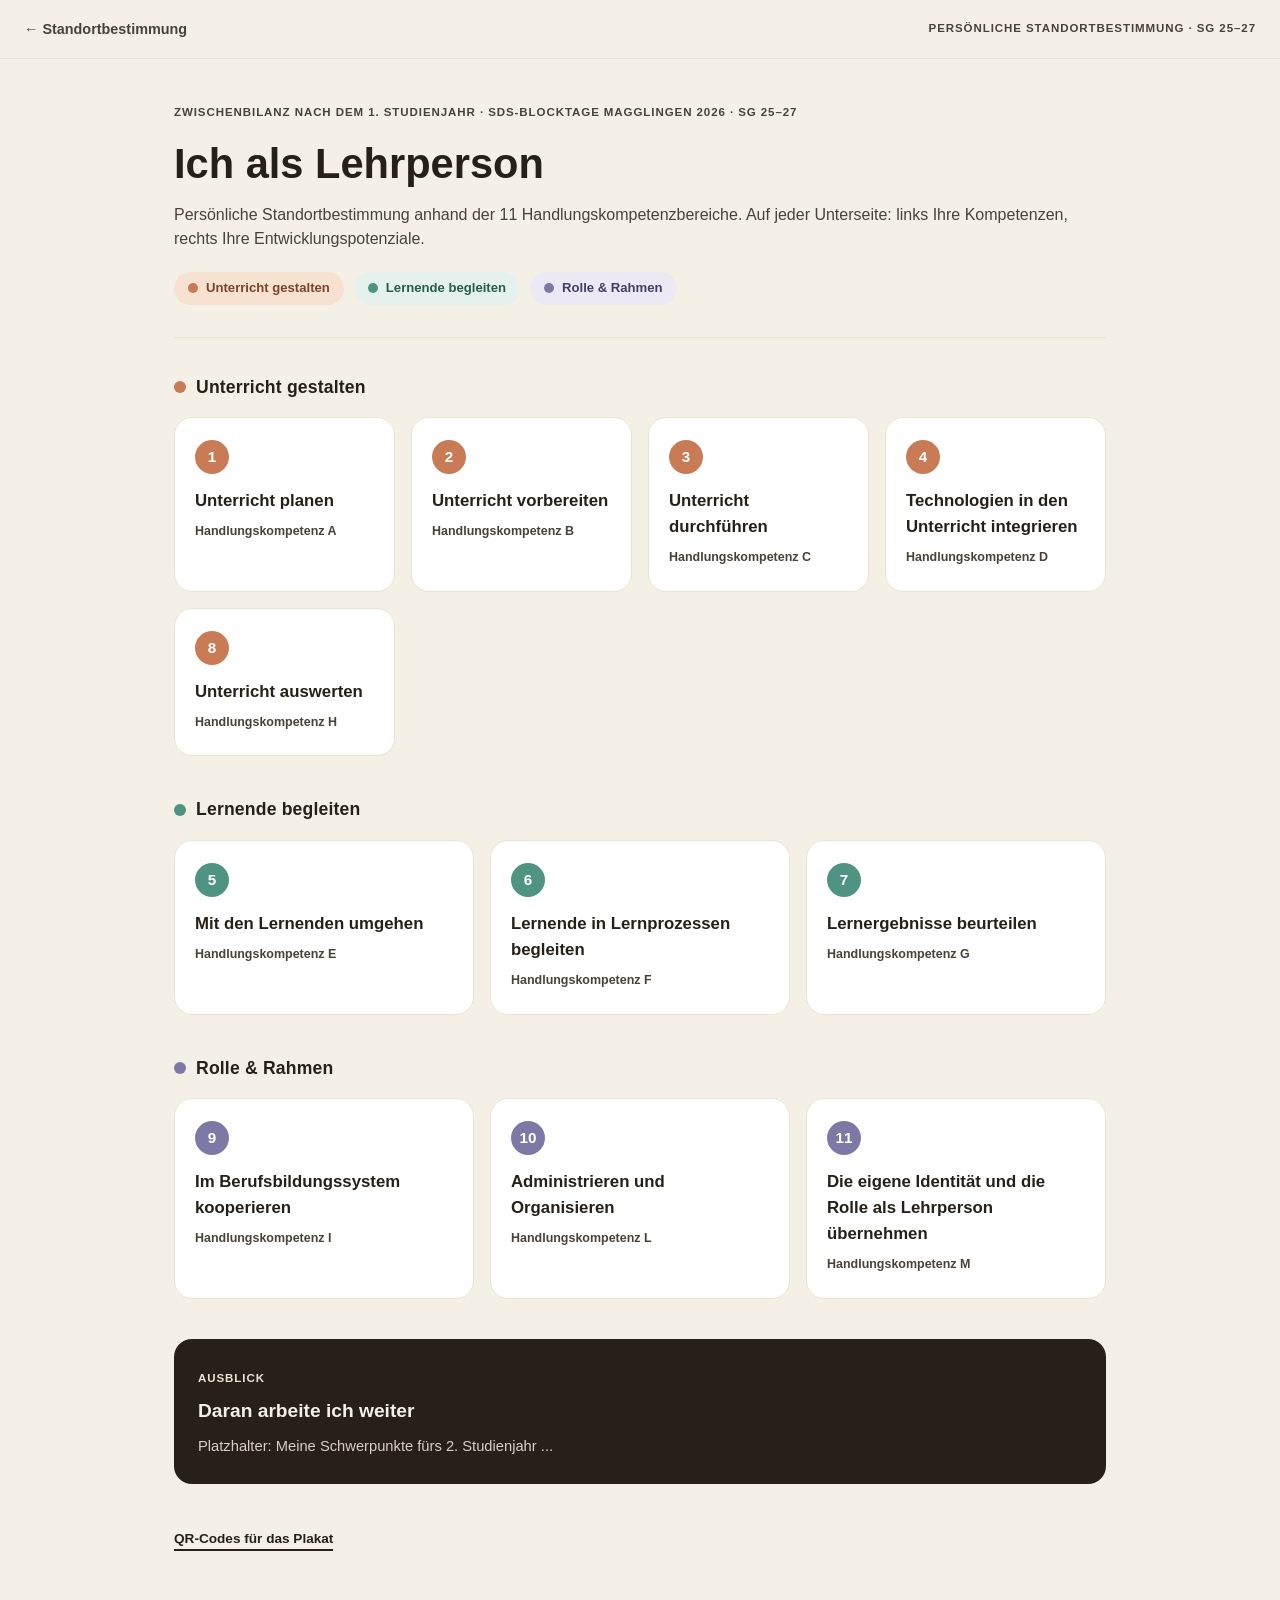
==== index.html @ 4d9b2840 "Add files via upload" ====
<!DOCTYPE html>
<html lang="de">
<head>
<meta charset="UTF-8">
<meta name="viewport" content="width=device-width, initial-scale=1.0">
<title>Persönliche Standortbestimmung – Übersicht</title>
<link rel="stylesheet" href="style.css">
</head>
<body>
<div class="top-bar">
  <a class="back-link" href="#">&larr; Standortbestimmung</a>
  <span class="eyebrow">Persönliche Standortbestimmung · SG 25–27</span>
</div>
<div class="wrap">

<section class="hero">
  <span class="eyebrow">Zwischenbilanz nach dem 1. Studienjahr · SDS-Blocktage Magglingen 2026 · SG 25–27</span>
  <h1>Ich als Lehrperson</h1>
  <p class="subtitle">Persönliche Standortbestimmung anhand der 11 Handlungskompetenzbereiche. Auf jeder Unterseite: links Ihre Kompetenzen, rechts Ihre Entwicklungspotenziale.</p>
  <div class="legend">
    <span class="legend-item gestalten"><span class="legend-dot"></span>Unterricht gestalten</span>
    <span class="legend-item begleiten"><span class="legend-dot"></span>Lernende begleiten</span>
    <span class="legend-item rolle"><span class="legend-dot"></span>Rolle & Rahmen</span>
  </div>
</section>
<section class="group-section">
  <div class="group-heading"><span class="legend-dot" style="background:var(--gestalten)"></span><h2>Unterricht gestalten</h2></div>
  <div class="card-grid">
    <a class="card gestalten" href="kompetenz-01.html">
      <span class="num">1</span>
      <h3>Unterricht planen</h3>
      <span class="letter">Handlungskompetenz A</span>
    </a>
    <a class="card gestalten" href="kompetenz-02.html">
      <span class="num">2</span>
      <h3>Unterricht vorbereiten</h3>
      <span class="letter">Handlungskompetenz B</span>
    </a>
    <a class="card gestalten" href="kompetenz-03.html">
      <span class="num">3</span>
      <h3>Unterricht durchführen</h3>
      <span class="letter">Handlungskompetenz C</span>
    </a>
    <a class="card gestalten" href="kompetenz-04.html">
      <span class="num">4</span>
      <h3>Technologien in den Unterricht integrieren</h3>
      <span class="letter">Handlungskompetenz D</span>
    </a>
    <a class="card gestalten" href="kompetenz-08.html">
      <span class="num">8</span>
      <h3>Unterricht auswerten</h3>
      <span class="letter">Handlungskompetenz H</span>
    </a>
  </div>
</section>
<section class="group-section">
  <div class="group-heading"><span class="legend-dot" style="background:var(--begleiten)"></span><h2>Lernende begleiten</h2></div>
  <div class="card-grid">
    <a class="card begleiten" href="kompetenz-05.html">
      <span class="num">5</span>
      <h3>Mit den Lernenden umgehen</h3>
      <span class="letter">Handlungskompetenz E</span>
    </a>
    <a class="card begleiten" href="kompetenz-06.html">
      <span class="num">6</span>
      <h3>Lernende in Lernprozessen begleiten</h3>
      <span class="letter">Handlungskompetenz F</span>
    </a>
    <a class="card begleiten" href="kompetenz-07.html">
      <span class="num">7</span>
      <h3>Lernergebnisse beurteilen</h3>
      <span class="letter">Handlungskompetenz G</span>
    </a>
  </div>
</section>
<section class="group-section">
  <div class="group-heading"><span class="legend-dot" style="background:var(--rolle)"></span><h2>Rolle & Rahmen</h2></div>
  <div class="card-grid">
    <a class="card rolle" href="kompetenz-09.html">
      <span class="num">9</span>
      <h3>Im Berufsbildungssystem kooperieren</h3>
      <span class="letter">Handlungskompetenz I</span>
    </a>
    <a class="card rolle" href="kompetenz-10.html">
      <span class="num">10</span>
      <h3>Administrieren und Organisieren</h3>
      <span class="letter">Handlungskompetenz L</span>
    </a>
    <a class="card rolle" href="kompetenz-11.html">
      <span class="num">11</span>
      <h3>Die eigene Identität und die Rolle als Lehrperson übernehmen</h3>
      <span class="letter">Handlungskompetenz M</span>
    </a>
  </div>
</section>

<div class="outlook-box">
  <span class="eyebrow">Ausblick</span>
  <h2>Daran arbeite ich weiter</h2>
  <!-- PLATZHALTER: Hier später die persönlichen Schwerpunkte fürs 2. Studienjahr eintragen -->
  <p contenteditable="true">Platzhalter: Meine Schwerpunkte fürs 2. Studienjahr ...</p>
</div>

<div class="footer-links">
  <a href="qrcodes.html">QR-Codes für das Plakat</a>
</div>
</div>
</body>
</html>
---- style.css ----
/* ============================================================
   Persönliche Standortbestimmung – SDS Magglingen 2026
   Farbschema orientiert sich am Plakat "Persönliche Standortbestimmung"
   ============================================================ */

:root {
  --cream: #f5f0e5;
  --cream-dark: #ece4d3;
  --ink: #262019;
  --ink-soft: #4a4139;

  --gestalten: #c97b56;
  --gestalten-tint: #f0c9ae;
  --gestalten-tint-soft: #f7e2d2;

  --begleiten: #4f9483;
  --begleiten-tint: #cfe6dd;
  --begleiten-tint-soft: #e4f1ec;

  --rolle: #7d79a6;
  --rolle-tint: #dad7e9;
  --rolle-tint-soft: #ece9f4;

  --radius: 18px;
  --max-width: 980px;
}

* { box-sizing: border-box; }

html { scroll-behavior: smooth; }

body {
  margin: 0;
  font-family: "Work Sans", "Segoe UI", Arial, sans-serif;
  background: var(--cream);
  color: var(--ink);
  line-height: 1.55;
}

a { color: inherit; }

.wrap {
  max-width: var(--max-width);
  margin: 0 auto;
  padding: 32px 24px 64px;
}

/* --- Kopfbereich (gemeinsam) --- */

.top-bar {
  display: flex;
  align-items: center;
  justify-content: space-between;
  gap: 16px;
  padding: 18px 24px;
  border-bottom: 1px solid var(--cream-dark);
}

.top-bar .back-link {
  text-decoration: none;
  font-size: 0.9rem;
  font-weight: 600;
  color: var(--ink-soft);
  display: inline-flex;
  align-items: center;
  gap: 6px;
}

.top-bar .back-link:hover { color: var(--ink); }

.eyebrow {
  text-transform: uppercase;
  letter-spacing: 0.08em;
  font-size: 0.72rem;
  font-weight: 700;
  color: var(--ink-soft);
}

/* --- Übersicht (index.html) --- */

.hero {
  text-align: left;
  padding: 8px 0 32px;
  border-bottom: 1px solid var(--cream-dark);
  margin-bottom: 36px;
}

.hero h1 {
  font-size: clamp(1.8rem, 4vw, 2.6rem);
  margin: 8px 0 6px;
}

.hero p.subtitle {
  color: var(--ink-soft);
  margin: 0;
  font-size: 1rem;
}

.legend {
  display: flex;
  flex-wrap: wrap;
  gap: 10px;
  margin-top: 20px;
}

.legend-item {
  display: inline-flex;
  align-items: center;
  gap: 8px;
  padding: 6px 14px;
  border-radius: 999px;
  font-size: 0.82rem;
  font-weight: 600;
}

.legend-dot {
  width: 10px;
  height: 10px;
  border-radius: 50%;
  display: inline-block;
}

.legend-item.gestalten { background: var(--gestalten-tint-soft); color: #7a4527; }
.legend-item.gestalten .legend-dot { background: var(--gestalten); }
.legend-item.begleiten { background: var(--begleiten-tint-soft); color: #285c4e; }
.legend-item.begleiten .legend-dot { background: var(--begleiten); }
.legend-item.rolle { background: var(--rolle-tint-soft); color: #423f66; }
.legend-item.rolle .legend-dot { background: var(--rolle); }

.group-section { margin-bottom: 40px; }

.group-heading {
  display: flex;
  align-items: center;
  gap: 10px;
  margin-bottom: 16px;
}

.group-heading .legend-dot { width: 12px; height: 12px; }

.group-heading h2 {
  font-size: 1.1rem;
  margin: 0;
  letter-spacing: 0.01em;
}

.card-grid {
  display: grid;
  grid-template-columns: repeat(auto-fit, minmax(220px, 1fr));
  gap: 16px;
}

.card {
  display: block;
  text-decoration: none;
  color: var(--ink);
  background: #fff;
  border-radius: var(--radius);
  padding: 22px 20px;
  border: 1px solid var(--cream-dark);
  transition: transform 0.15s ease, box-shadow 0.15s ease;
  position: relative;
}

.card:hover {
  transform: translateY(-3px);
  box-shadow: 0 10px 24px rgba(38, 32, 25, 0.08);
}

.card .num {
  display: inline-flex;
  align-items: center;
  justify-content: center;
  width: 34px;
  height: 34px;
  border-radius: 50%;
  color: #fff;
  font-weight: 700;
  font-size: 0.95rem;
  margin-bottom: 14px;
}

.card.gestalten .num { background: var(--gestalten); }
.card.begleiten .num { background: var(--begleiten); }
.card.rolle .num { background: var(--rolle); }

.card h3 {
  margin: 0 0 4px;
  font-size: 1.05rem;
}

.card .letter {
  font-size: 0.78rem;
  color: var(--ink-soft);
  font-weight: 600;
}

.outlook-box {
  margin-top: 40px;
  background: var(--ink);
  color: var(--cream);
  border-radius: var(--radius);
  padding: 26px 24px;
}

.outlook-box .eyebrow { color: var(--cream-dark); }
.outlook-box h2 { margin: 6px 0 10px; font-size: 1.2rem; }
.outlook-box p { margin: 0; color: #d8d0c1; font-size: 0.92rem; }

.footer-links {
  margin-top: 44px;
  display: flex;
  gap: 20px;
  flex-wrap: wrap;
  font-size: 0.85rem;
}

.footer-links a { font-weight: 600; text-decoration: none; border-bottom: 2px solid currentColor; }

/* --- Detailseite pro Handlungskompetenz --- */

.detail-header {
  display: flex;
  align-items: flex-start;
  gap: 18px;
  margin-bottom: 8px;
}

.detail-header .num-badge {
  flex: none;
  width: 56px;
  height: 56px;
  border-radius: 50%;
  display: flex;
  align-items: center;
  justify-content: center;
  color: #fff;
  font-size: 1.4rem;
  font-weight: 700;
}

.detail-header h1 { margin: 0 0 4px; font-size: clamp(1.5rem, 3.4vw, 2.1rem); }
.detail-header .group-label { font-size: 0.85rem; font-weight: 600; }

.person-fields {
  display: grid;
  grid-template-columns: repeat(auto-fit, minmax(160px, 1fr));
  gap: 10px 24px;
  margin: 24px 0 32px;
  padding: 16px 18px;
  background: #fff;
  border: 1px solid var(--cream-dark);
  border-radius: 12px;
  font-size: 0.85rem;
}

.person-fields label { display: block; color: var(--ink-soft); font-weight: 600; margin-bottom: 3px; }
.person-fields .field-line { border-bottom: 1px solid var(--cream-dark); min-height: 20px; }

.columns {
  display: grid;
  grid-template-columns: 1fr 1fr;
  gap: 24px;
}

@media (max-width: 720px) {
  .columns { grid-template-columns: 1fr; }
}

.col {
  background: #fff;
  border-radius: var(--radius);
  padding: 22px 22px 26px;
  border: 1px solid var(--cream-dark);
  border-top: 6px solid transparent;
}

.col h2 {
  margin: 0 0 14px;
  font-size: 1.05rem;
  text-transform: uppercase;
  letter-spacing: 0.04em;
}

.col.gestalten { border-top-color: var(--gestalten); }
.col.begleiten { border-top-color: var(--begleiten); }
.col.rolle { border-top-color: var(--rolle); }

/* Platzhalter-Textfeld: hier trägt die Nutzerin/der Nutzer später eigenen Text ein */
.placeholder-text {
  min-height: 160px;
  padding: 12px 14px;
  border: 1.5px dashed #c9c0ac;
  border-radius: 10px;
  color: #8a8072;
  font-size: 0.92rem;
  background: var(--cream);
}

.placeholder-text[contenteditable="true"]:focus {
  outline: 2px solid var(--ink-soft);
  color: var(--ink);
}

/* Platzhalter-Bildfeld: hier kann später ein <img> eingesetzt werden */
.placeholder-image {
  margin-top: 14px;
  aspect-ratio: 16 / 9;
  border-radius: 10px;
  border: 1.5px dashed #c9c0ac;
  background: var(--cream);
  display: flex;
  align-items: center;
  justify-content: center;
  color: #8a8072;
  font-size: 0.8rem;
  text-align: center;
  padding: 10px;
}

.page-nav {
  display: flex;
  justify-content: space-between;
  align-items: center;
  margin-top: 40px;
  gap: 12px;
  flex-wrap: wrap;
}

.page-nav a {
  text-decoration: none;
  font-weight: 600;
  font-size: 0.88rem;
  padding: 10px 16px;
  border-radius: 999px;
  border: 1px solid var(--cream-dark);
  background: #fff;
}

.page-nav a:hover { background: var(--cream-dark); }

.page-nav .to-overview {
  border: none;
  background: none;
  padding: 0;
  color: var(--ink-soft);
}

/* --- QR-Code Seite --- */

.qr-config {
  background: #fff;
  border: 1px solid var(--cream-dark);
  border-radius: var(--radius);
  padding: 20px 22px;
  margin-bottom: 30px;
}

.qr-config label {
  display: block;
  font-size: 0.85rem;
  font-weight: 600;
  margin-bottom: 8px;
}

.qr-config input[type="text"] {
  width: 100%;
  padding: 10px 12px;
  border-radius: 8px;
  border: 1px solid var(--cream-dark);
  font-size: 0.9rem;
  margin-bottom: 10px;
}

.qr-config button {
  background: var(--ink);
  color: var(--cream);
  border: none;
  padding: 10px 18px;
  border-radius: 999px;
  font-weight: 600;
  cursor: pointer;
  font-size: 0.85rem;
}

.qr-grid {
  display: grid;
  grid-template-columns: repeat(auto-fill, minmax(180px, 1fr));
  gap: 18px;
}

.qr-card {
  background: #fff;
  border: 1px solid var(--cream-dark);
  border-radius: 14px;
  padding: 16px;
  text-align: center;
  break-inside: avoid;
}

.qr-card .num {
  display: inline-flex;
  align-items: center;
  justify-content: center;
  width: 26px;
  height: 26px;
  border-radius: 50%;
  color: #fff;
  font-weight: 700;
  font-size: 0.78rem;
  margin-bottom: 8px;
}

.qr-card.gestalten .num { background: var(--gestalten); }
.qr-card.begleiten .num { background: var(--begleiten); }
.qr-card.rolle .num { background: var(--rolle); }

.qr-card h3 { font-size: 0.85rem; margin: 6px 0 10px; min-height: 34px; }

.qr-canvas-holder {
  display: flex;
  align-items: center;
  justify-content: center;
  margin-bottom: 8px;
}

.qr-card .filename {
  font-size: 0.7rem;
  color: var(--ink-soft);
  word-break: break-all;
}

@media print {
  .top-bar, .qr-config, .no-print { display: none !important; }
  body { background: #fff; }
  .qr-card { box-shadow: none; border: 1px solid #ccc; }
}
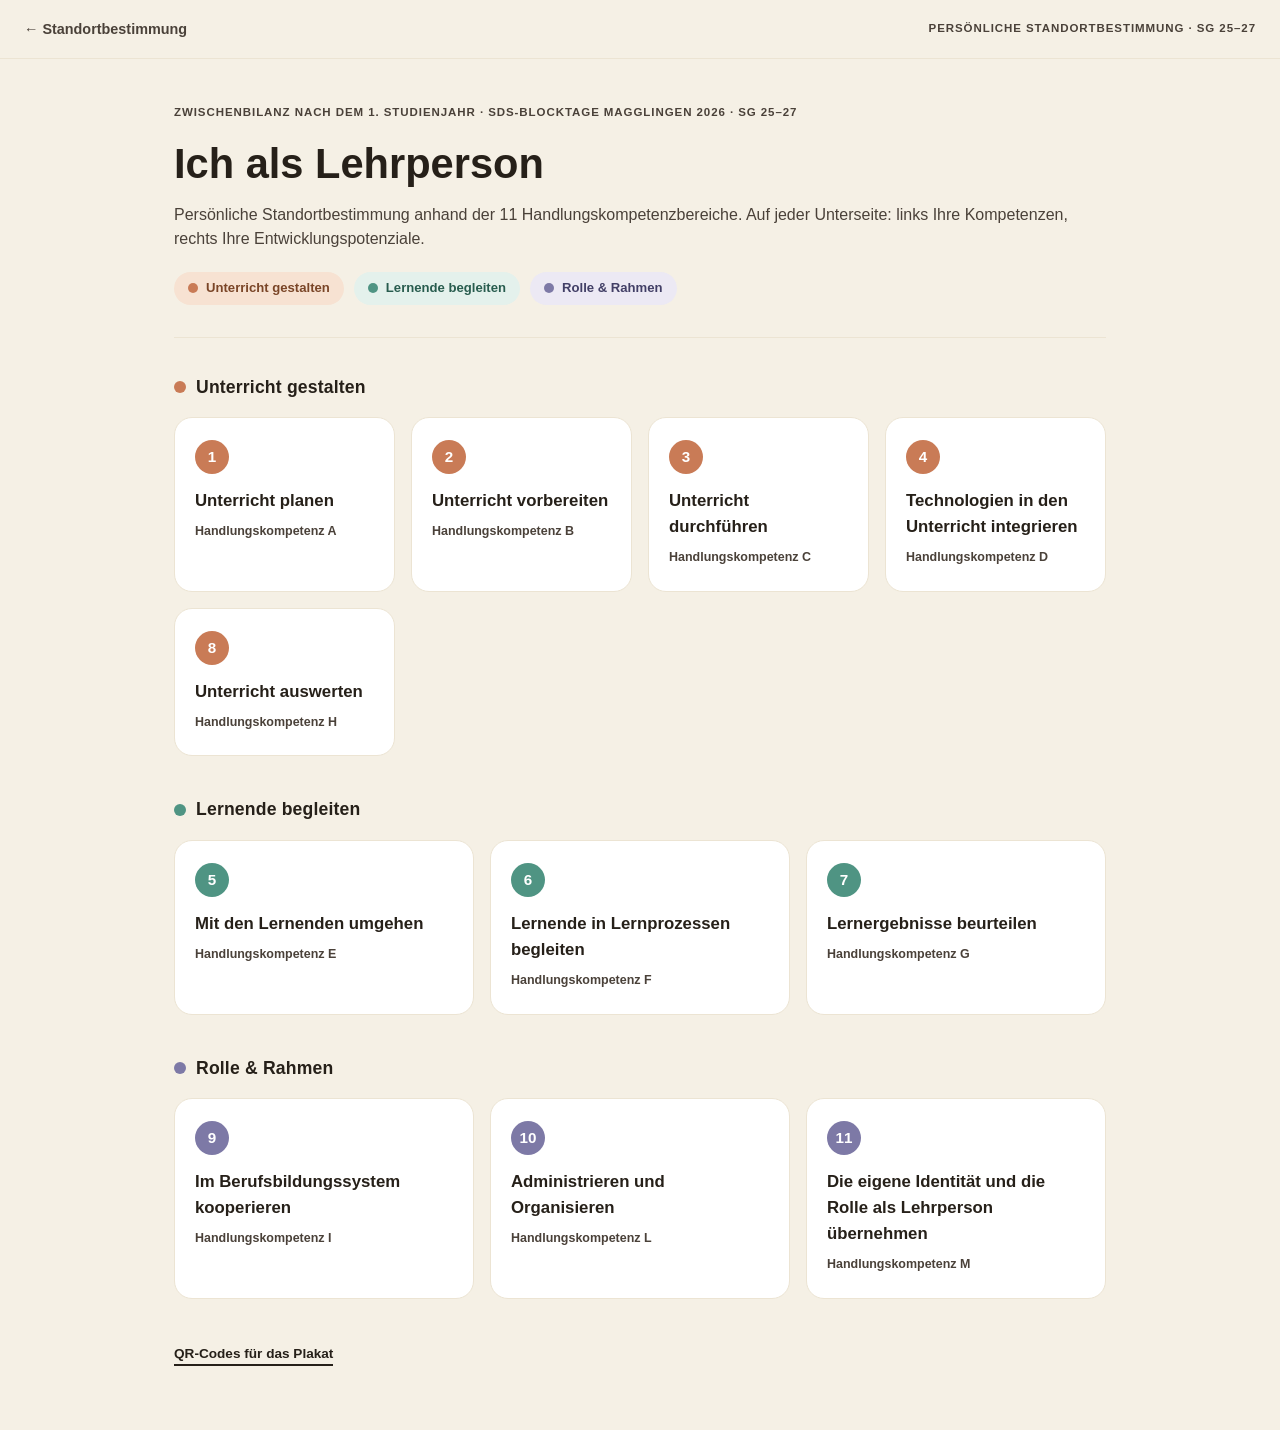
==== commit 77b5e706: "Update index.html" ====
--- a/index.html
+++ b/index.html
@@ -94,13 +94,6 @@
   </div>
 </section>
 
-<div class="outlook-box">
-  <span class="eyebrow">Ausblick</span>
-  <h2>Daran arbeite ich weiter</h2>
-  <!-- PLATZHALTER: Hier später die persönlichen Schwerpunkte fürs 2. Studienjahr eintragen -->
-  <p contenteditable="true">Platzhalter: Meine Schwerpunkte fürs 2. Studienjahr ...</p>
-</div>
-
 <div class="footer-links">
   <a href="qrcodes.html">QR-Codes für das Plakat</a>
 </div>
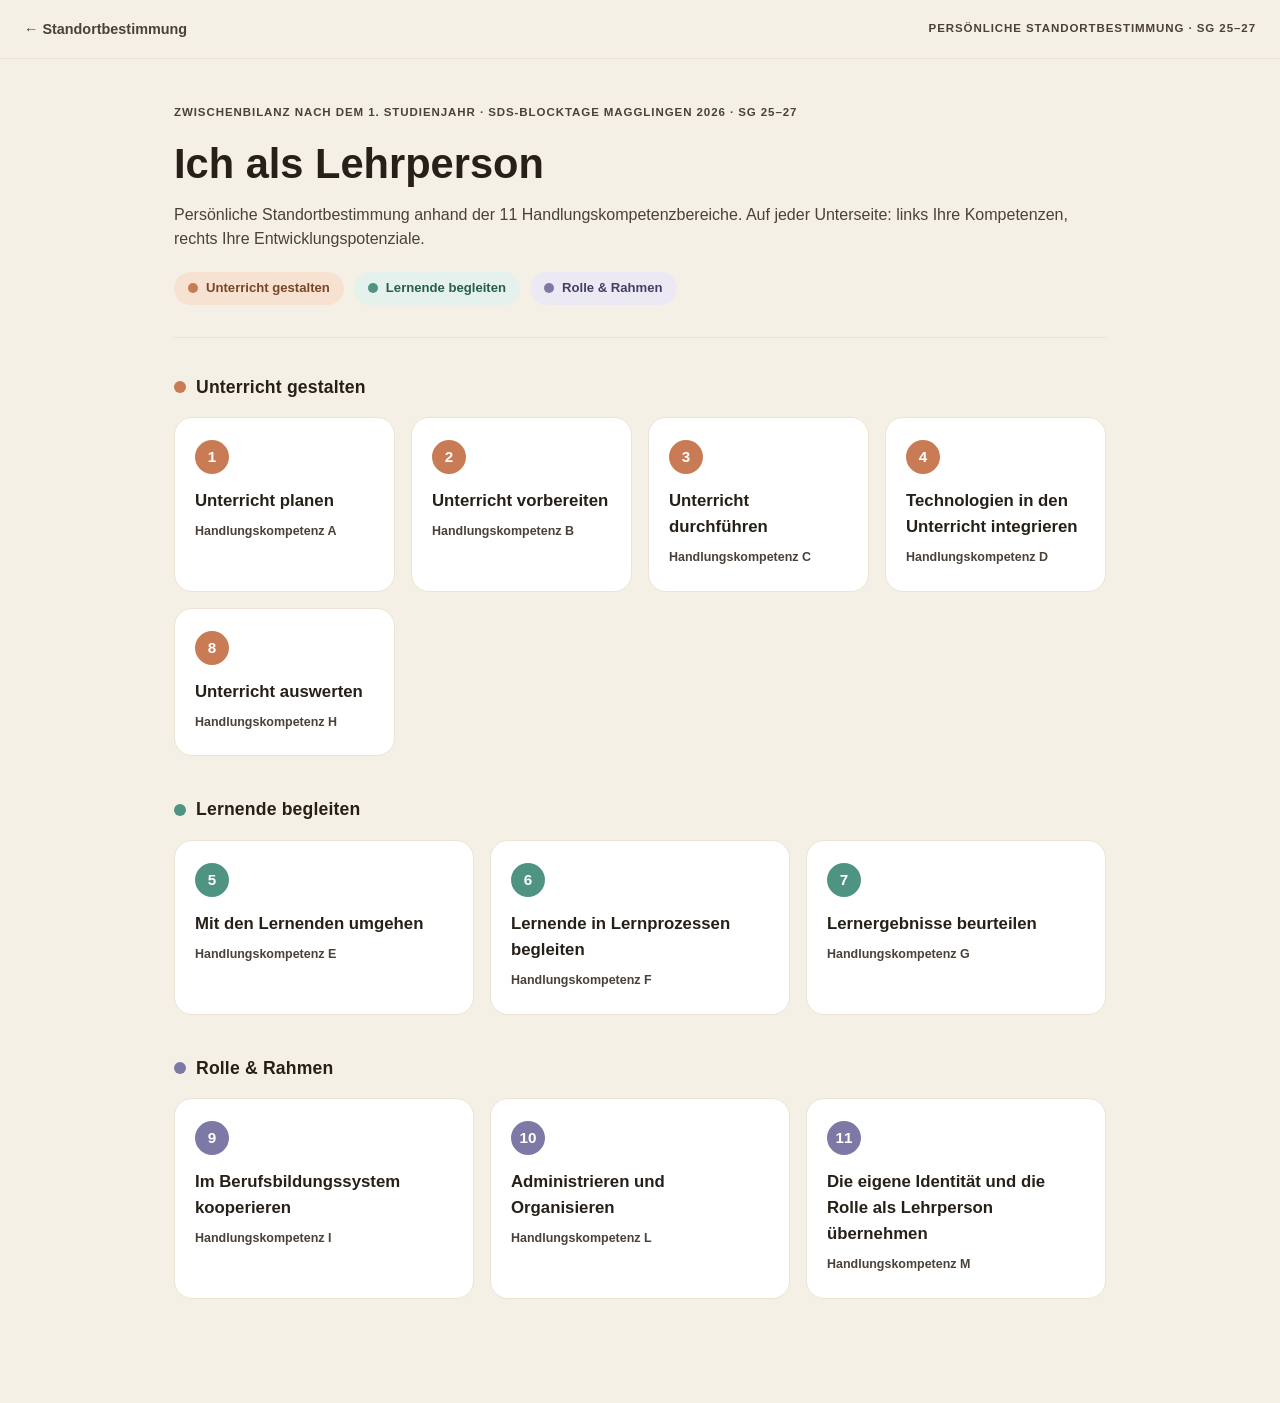
==== commit 43a16b01: "Update index.html" ====
--- a/index.html
+++ b/index.html
@@ -94,9 +94,5 @@
   </div>
 </section>
 
-<div class="footer-links">
-  <a href="qrcodes.html">QR-Codes für das Plakat</a>
-</div>
-</div>
 </body>
 </html>
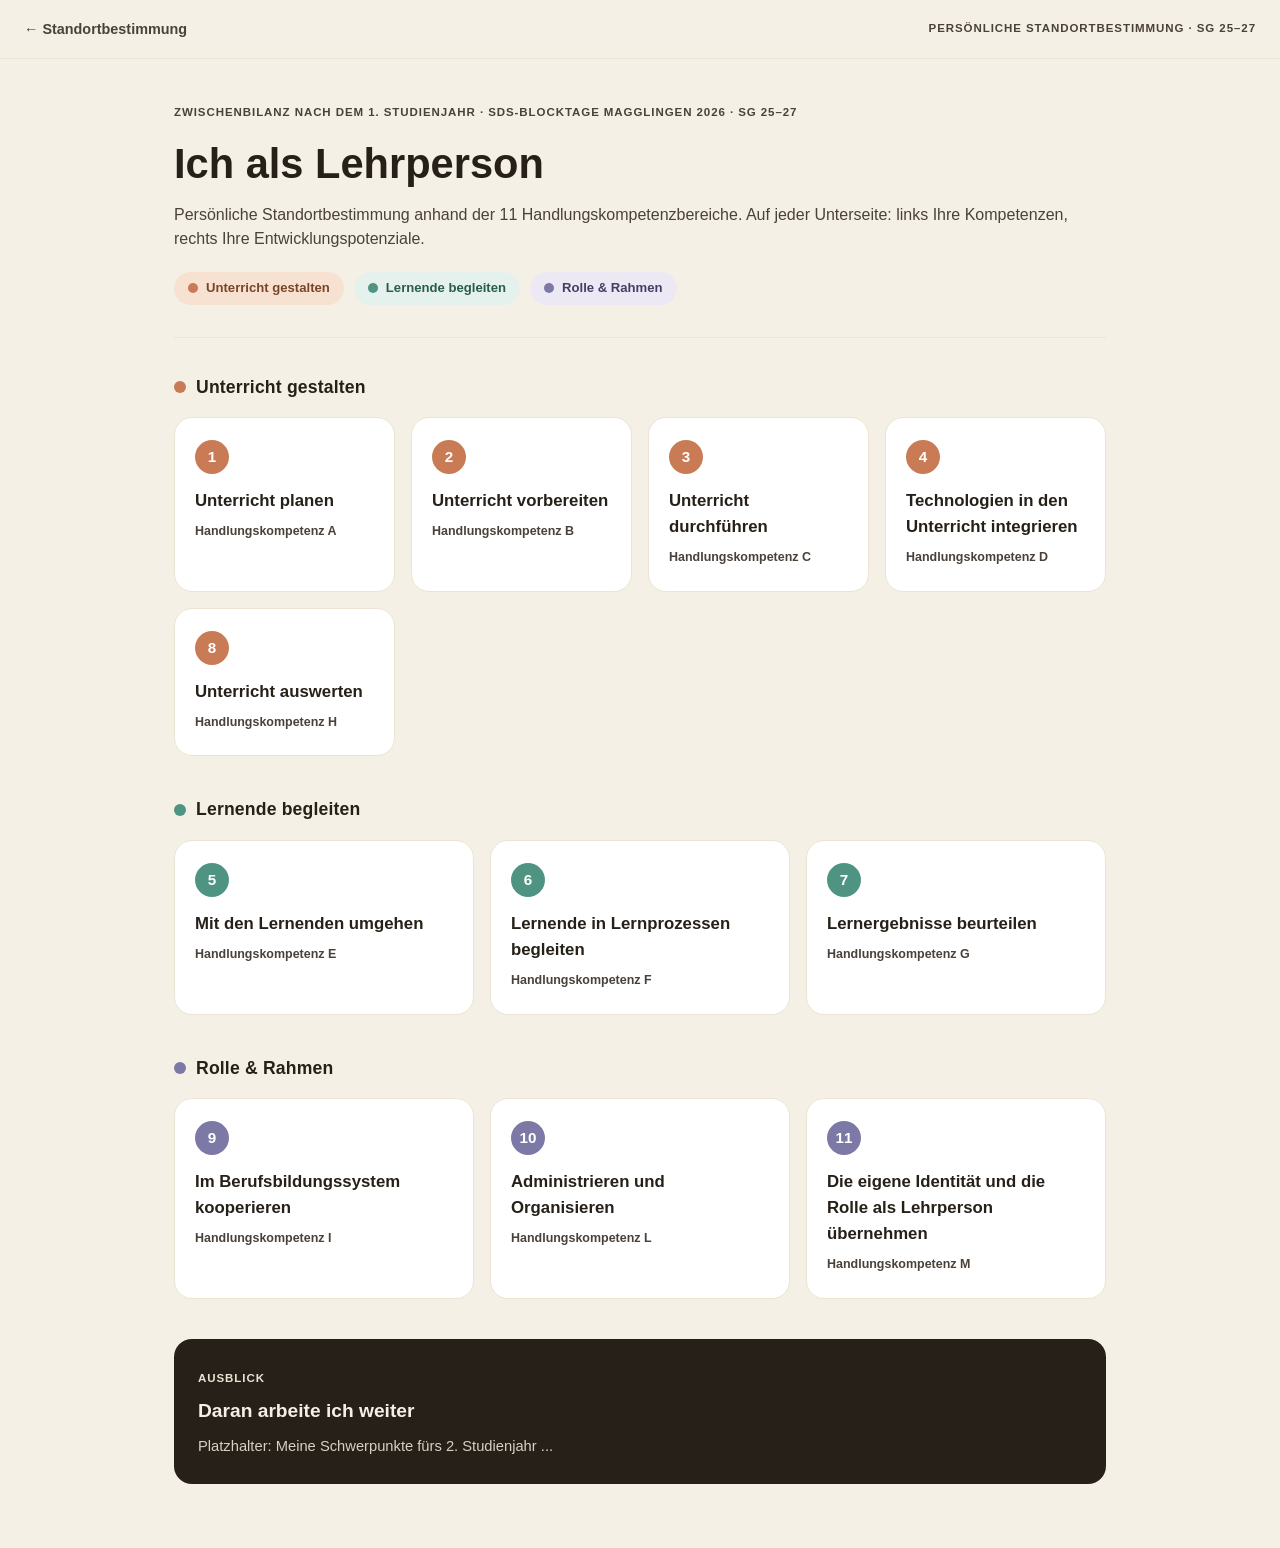
==== commit c9267d9a: "Add files via upload" ====
--- a/index.html
+++ b/index.html
@@ -94,5 +94,12 @@
   </div>
 </section>
 
+<div class="outlook-box">
+  <span class="eyebrow">Ausblick</span>
+  <h2>Daran arbeite ich weiter</h2>
+  <!-- PLATZHALTER: Hier später die persönlichen Schwerpunkte fürs 2. Studienjahr eintragen -->
+  <p contenteditable="true">Platzhalter: Meine Schwerpunkte fürs 2. Studienjahr ...</p>
+</div>
+</div>
 </body>
 </html>
--- a/style.css
+++ b/style.css
@@ -346,92 +346,7 @@
   color: var(--ink-soft);
 }
 
-/* --- QR-Code Seite --- */
-
-.qr-config {
-  background: #fff;
-  border: 1px solid var(--cream-dark);
-  border-radius: var(--radius);
-  padding: 20px 22px;
-  margin-bottom: 30px;
-}
-
-.qr-config label {
-  display: block;
-  font-size: 0.85rem;
-  font-weight: 600;
-  margin-bottom: 8px;
-}
-
-.qr-config input[type="text"] {
-  width: 100%;
-  padding: 10px 12px;
-  border-radius: 8px;
-  border: 1px solid var(--cream-dark);
-  font-size: 0.9rem;
-  margin-bottom: 10px;
-}
-
-.qr-config button {
-  background: var(--ink);
-  color: var(--cream);
-  border: none;
-  padding: 10px 18px;
-  border-radius: 999px;
-  font-weight: 600;
-  cursor: pointer;
-  font-size: 0.85rem;
-}
-
-.qr-grid {
-  display: grid;
-  grid-template-columns: repeat(auto-fill, minmax(180px, 1fr));
-  gap: 18px;
-}
-
-.qr-card {
-  background: #fff;
-  border: 1px solid var(--cream-dark);
-  border-radius: 14px;
-  padding: 16px;
-  text-align: center;
-  break-inside: avoid;
-}
-
-.qr-card .num {
-  display: inline-flex;
-  align-items: center;
-  justify-content: center;
-  width: 26px;
-  height: 26px;
-  border-radius: 50%;
-  color: #fff;
-  font-weight: 700;
-  font-size: 0.78rem;
-  margin-bottom: 8px;
-}
-
-.qr-card.gestalten .num { background: var(--gestalten); }
-.qr-card.begleiten .num { background: var(--begleiten); }
-.qr-card.rolle .num { background: var(--rolle); }
-
-.qr-card h3 { font-size: 0.85rem; margin: 6px 0 10px; min-height: 34px; }
-
-.qr-canvas-holder {
-  display: flex;
-  align-items: center;
-  justify-content: center;
-  margin-bottom: 8px;
-}
-
-.qr-card .filename {
-  font-size: 0.7rem;
-  color: var(--ink-soft);
-  word-break: break-all;
-}
-
 @media print {
-  .top-bar, .qr-config, .no-print { display: none !important; }
+  .top-bar, .no-print { display: none !important; }
   body { background: #fff; }
-  .qr-card { box-shadow: none; border: 1px solid #ccc; }
-}
+}
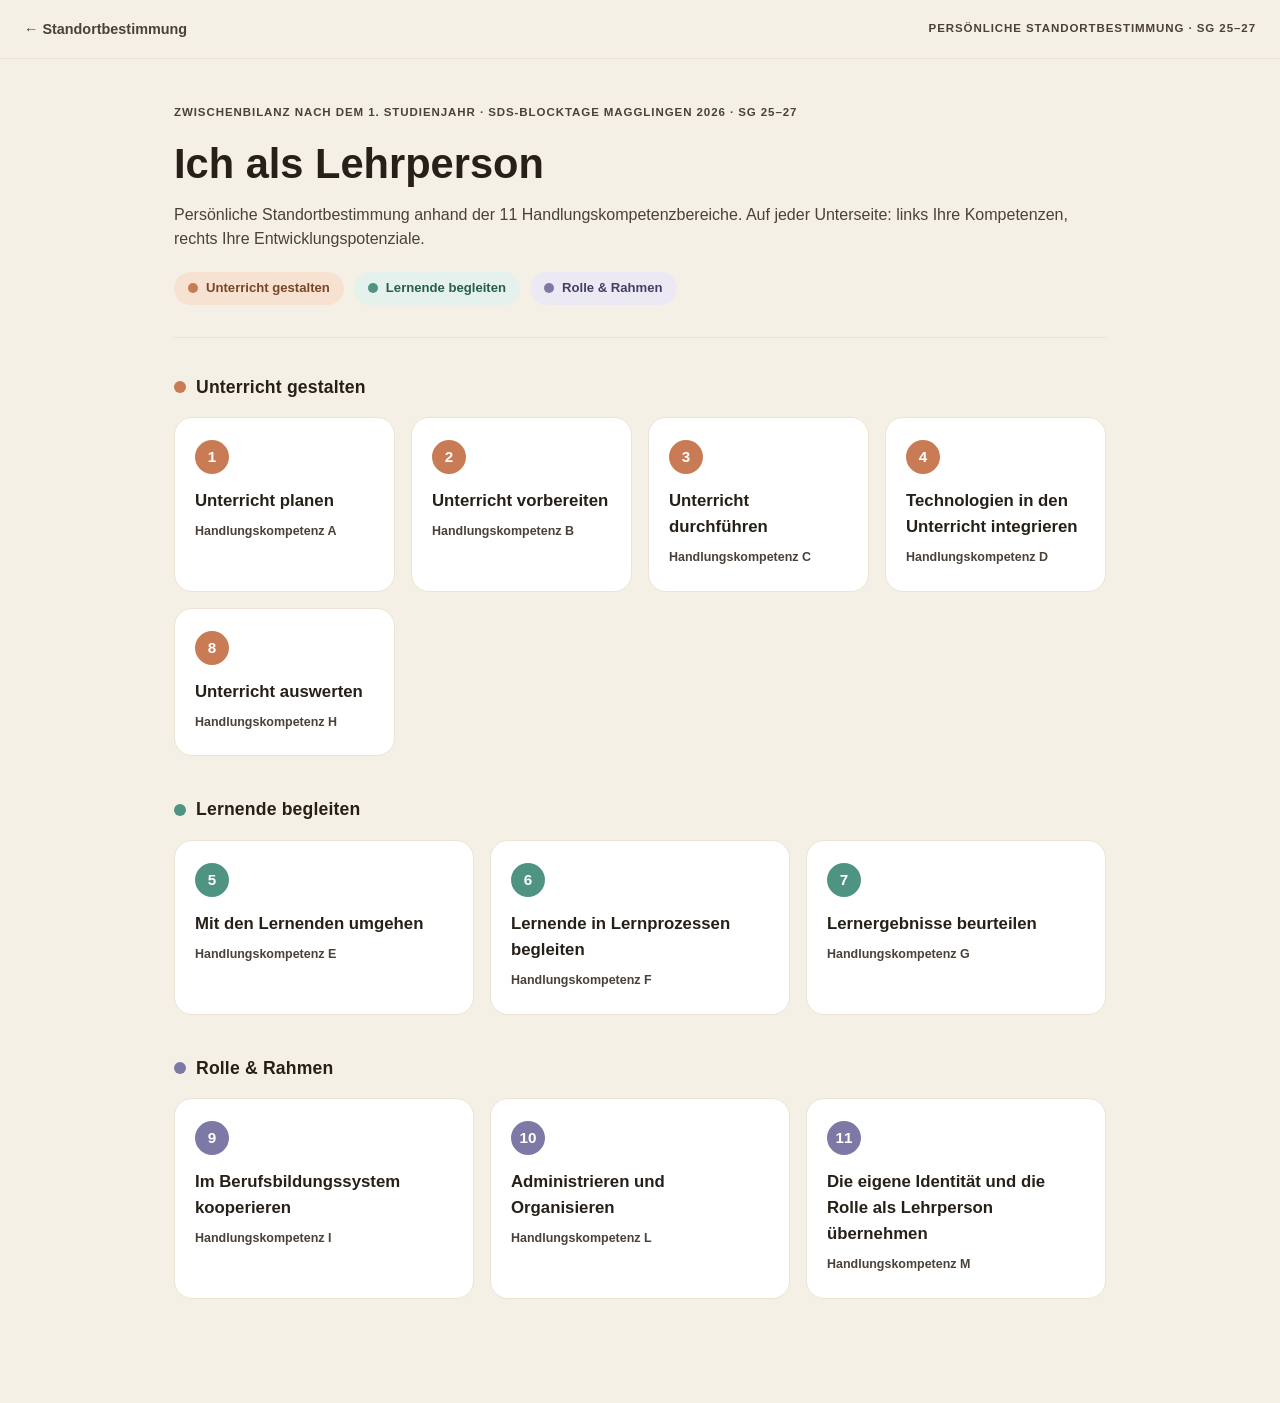
==== commit 9307fc6f: "Update index.html" ====
--- a/index.html
+++ b/index.html
@@ -93,13 +93,5 @@
     </a>
   </div>
 </section>
-
-<div class="outlook-box">
-  <span class="eyebrow">Ausblick</span>
-  <h2>Daran arbeite ich weiter</h2>
-  <!-- PLATZHALTER: Hier später die persönlichen Schwerpunkte fürs 2. Studienjahr eintragen -->
-  <p contenteditable="true">Platzhalter: Meine Schwerpunkte fürs 2. Studienjahr ...</p>
-</div>
-</div>
 </body>
 </html>
--- a/style.css
+++ b/style.css
@@ -237,30 +237,7 @@
   color: #fff;
   font-size: 1.4rem;
   font-weight: 700;
-}
-
-.detail-header h1 { margin: 0 0 4px; font-size: clamp(1.5rem, 3.4vw, 2.1rem); }
-.detail-header .group-label { font-size: 0.85rem; font-weight: 600; }
-
-.person-fields {
-  display: grid;
-  grid-template-columns: repeat(auto-fit, minmax(160px, 1fr));
-  gap: 10px 24px;
-  margin: 24px 0 32px;
-  padding: 16px 18px;
-  background: #fff;
-  border: 1px solid var(--cream-dark);
-  border-radius: 12px;
-  font-size: 0.85rem;
-}
-
-.person-fields label { display: block; color: var(--ink-soft); font-weight: 600; margin-bottom: 3px; }
-.person-fields .field-line { border-bottom: 1px solid var(--cream-dark); min-height: 20px; }
-
-.columns {
-  display: grid;
-  grid-template-columns: 1fr 1fr;
-  gap: 24px;
+
 }
 
 @media (max-width: 720px) {
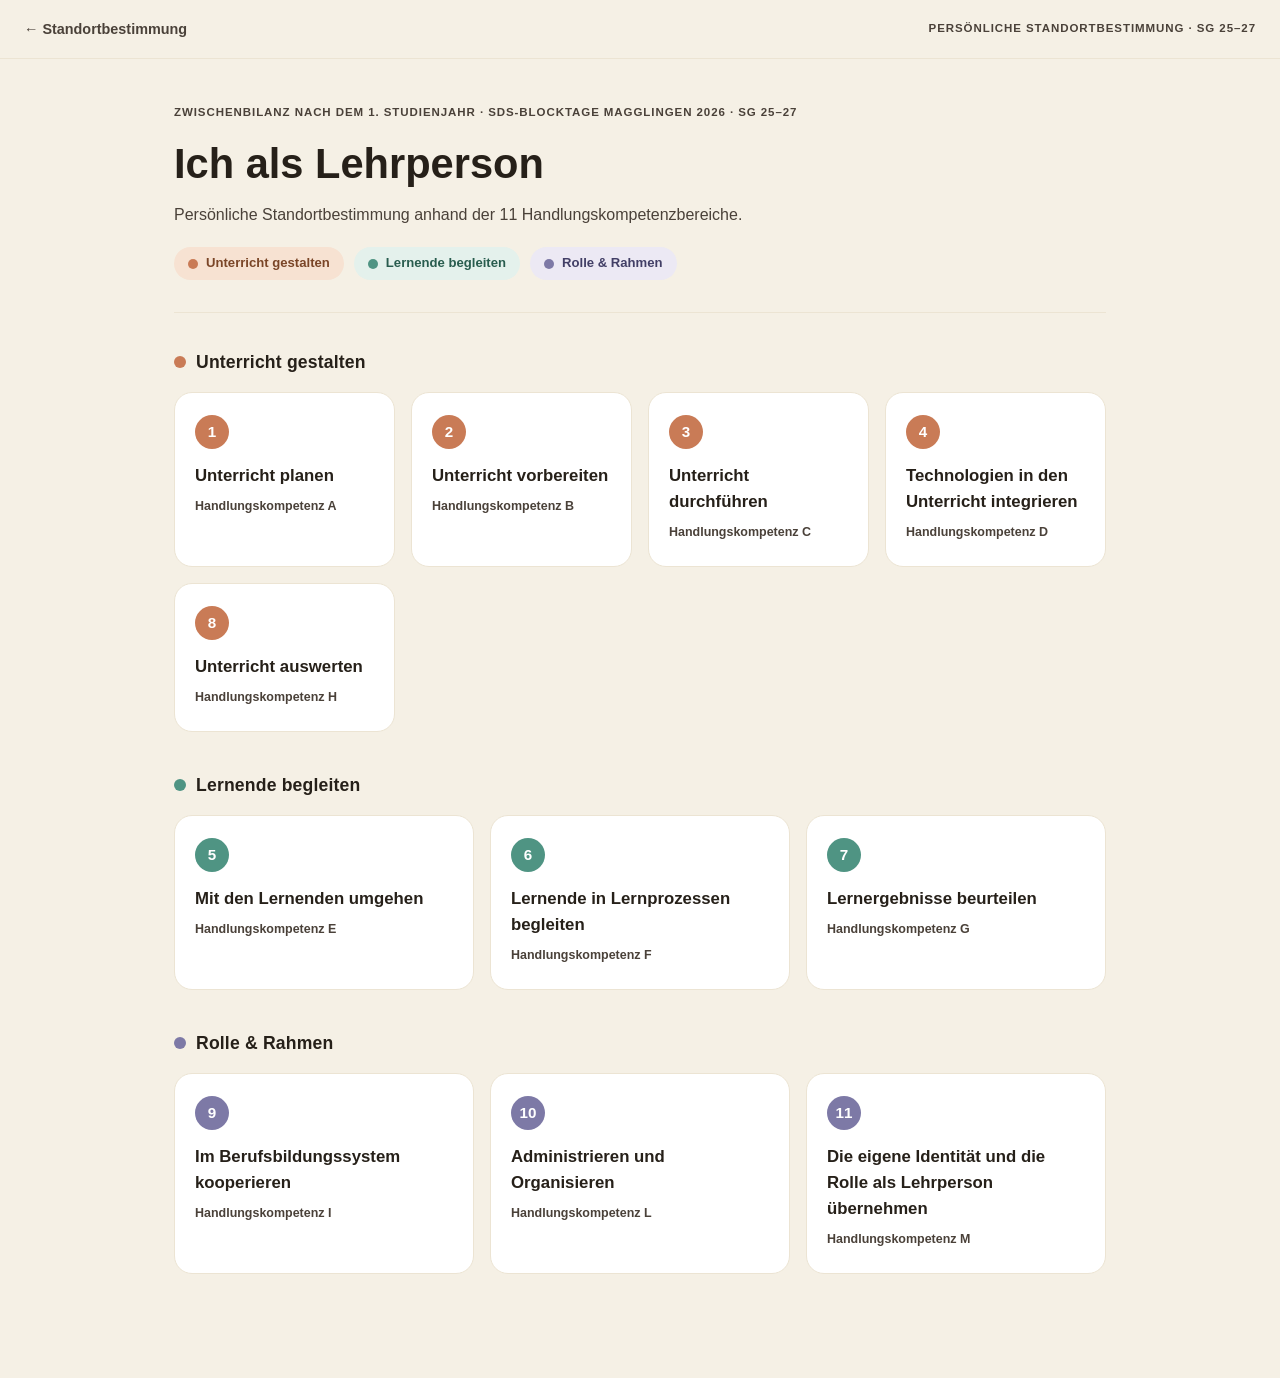
==== commit 620477f4: "Update index.html" ====
--- a/index.html
+++ b/index.html
@@ -16,7 +16,7 @@
 <section class="hero">
   <span class="eyebrow">Zwischenbilanz nach dem 1. Studienjahr · SDS-Blocktage Magglingen 2026 · SG 25–27</span>
   <h1>Ich als Lehrperson</h1>
-  <p class="subtitle">Persönliche Standortbestimmung anhand der 11 Handlungskompetenzbereiche. Auf jeder Unterseite: links Ihre Kompetenzen, rechts Ihre Entwicklungspotenziale.</p>
+  <p class="subtitle">Persönliche Standortbestimmung anhand der 11 Handlungskompetenzbereiche.</p>
   <div class="legend">
     <span class="legend-item gestalten"><span class="legend-dot"></span>Unterricht gestalten</span>
     <span class="legend-item begleiten"><span class="legend-dot"></span>Lernende begleiten</span>
